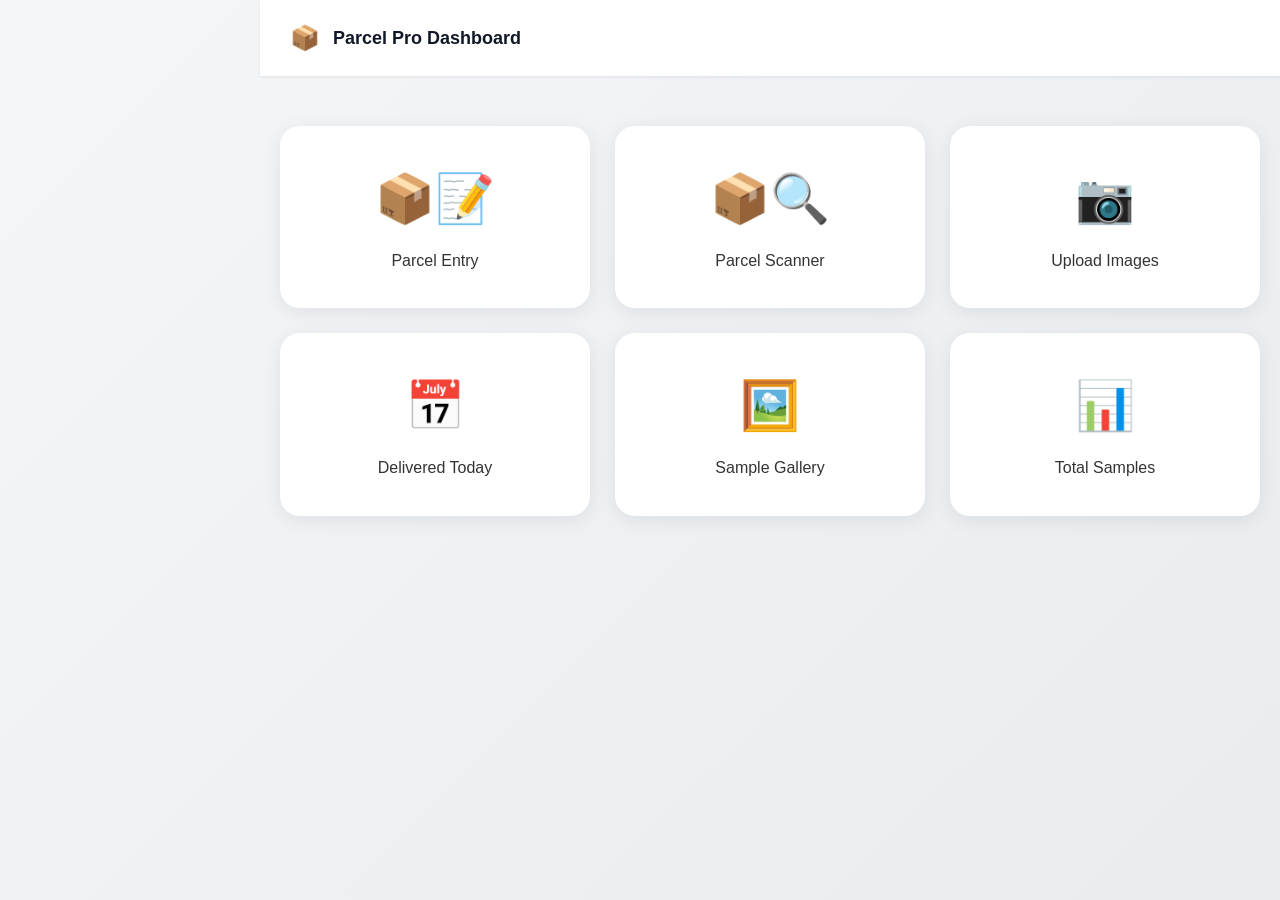
==== index.html @ 61ed23b6 "Create index.html" ====
<!DOCTYPE html>
<html lang="en">
<head>
  <meta charset="UTF-8">
  <meta name="viewport" content="width=device-width, initial-scale=1.0">
  <title>Parcel Dashboard</title>
  
  <link rel="stylesheet" href="styles.css">
</head>
<body>

<div id="sidebar-container"></div>

<div class="main-content" id="mainContent">
  <header class="topbar">
    <button class="menu-btn" onclick="toggleSidebar()" aria-label="Toggle menu">☰</button>
    <div class="page-info">
      <div class="page-title">
        <div class="logo-icon" style="font-size: 24px;">📦</div>
        <span>Parcel Pro Dashboard</span>
      </div>
    </div>
  </header>

  <div class="dashboard-container">
    <div class="grid">
      <div class="box" onclick="window.location.href='parcel_entry.html'" tabindex="0">
        <div class="box-icon" style="color: #3b82f6;">📦📝</div>
        <div class="box-text">Parcel Entry</div>
      </div>

      <div class="box" onclick="window.location.href='parcel_entry_form.html'" tabindex="0">
        <div class="box-icon" style="color: #10b981;">📦🔍</div>
        <div class="box-text">Parcel Scanner</div>
      </div>

      <div class="box" onclick="window.location.href='upload_sample_images.html'" tabindex="0">
        <div class="box-icon" style="color: #f59e0b;">📷</div>
        <div class="box-text">Upload Images</div>
      </div>

      <div class="box" onclick="window.location.href='delivered_today.html'" tabindex="0">
        <div class="box-icon" style="color: #ef4444;">📅</div>
        <div class="box-text">Delivered Today</div>
      </div>

      <div class="box" onclick="window.location.href='gallery.html'" tabindex="0">
        <div class="box-icon" style="color: #8b5cf6;">🖼️</div>
        <div class="box-text">Sample Gallery</div>
      </div>

      <div class="box" onclick="window.location.href='total.html'" tabindex="0">
        <div class="box-icon" style="color: #06b6d4;">📊</div>
        <div class="box-text">Total Samples</div>
      </div>
    </div>
  </div>
</div>

<script src="config.js"></script>
<script src="sidebar.js"></script>

</body>
</html>
---- styles.css ----
/* styles.css */
* {
    box-sizing: border-box;
    margin: 0;
    padding: 0;
}

body {
    font-family: -apple-system, BlinkMacSystemFont, 'Segoe UI', Arial, sans-serif;
    background: linear-gradient(135deg, #f4f6f8 0%, #e9ecef 100%);
    color: #333;
    line-height: 1.6;
    display: flex;
    min-height: 100vh;
}

/* ---------- SIDEBAR STYLES ---------- */
.sidebar {
    width: 260px;
    background: linear-gradient(180deg, #ffffff 0%, #f8fafc 100%);
    color: #1e293b;
    position: fixed;
    top: 0;
    left: 0;
    height: 100%;
    transition: transform 0.3s cubic-bezier(0.4, 0, 0.2, 1), width 0.3s ease;
    z-index: 1000;
    overflow-y: auto;
    box-shadow: 0 0 20px rgba(0, 0, 0, 0.08);
    border-right: 1px solid #e2e8f0;
}

.sidebar-header {
    padding: 25px 20px;
    border-bottom: 1px solid #e2e8f0;
    background: linear-gradient(135deg, #667eea 0%, #764ba2 100%);
    color: white;
    cursor: pointer;
    transition: all 0.3s ease;
}
.sidebar-header:hover { transform: translateY(-1px); }
.logo { display: flex; align-items: center; gap: 12px; font-size: 20px; font-weight: 700; }
.logo-icon { font-size: 28px; width: 40px; height: 40px; border-radius: 10px; display: flex; align-items: center; justify-content: center; }
.sidebar-subtitle { font-size: 12px; opacity: 0.8; margin-top: 5px; margin-left: 52px; }
.menu-section { margin-bottom: 20px; }
.menu-section-title { font-size: 11px; text-transform: uppercase; color: #64748b; font-weight: 600; padding: 0 20px 8px; border-bottom: 1px solid #f1f5f9; }
.menu-items { display: flex; flex-direction: column; gap: 2px; }
.menu-item { display: flex; align-items: center; gap: 12px; color: #475569; text-decoration: none; padding: 14px 20px; font-size: 14px; font-weight: 500; margin: 0 8px; border-radius: 8px; }
.menu-item:hover { background: #f1f5f9; color: #334155; transform: translateX(4px); }
.menu-item.active { background: linear-gradient(135deg, #3b82f6 0%, #1d4ed8 100%); color: white; }
.menu-item-icon { font-size: 18px; width: 24px; display: flex; align-items: center; justify-content: center; }
.menu-item-badge { background: #ef4444; color: white; font-size: 11px; padding: 2px 6px; border-radius: 10px; }
.sidebar-footer { padding: 20px; margin-top: auto; border-top: 1px solid #e2e8f0; font-size: 12px; text-align: center; }

/* Collapse Expand Button */
.collapse-expand { position: absolute; bottom: 20px; right: 12px; width: 36px; height: 36px; background: #2a3a4d; border: none; border-radius: 6px; cursor: pointer; display: flex; align-items: center; justify-content: center; color: #9ba2c1; z-index: 101; }
.sidebar.collapsed { width: 70px; }
.sidebar.collapsed .logo-text, .sidebar.collapsed .sidebar-subtitle, .sidebar.collapsed .menu-section-title, .sidebar.collapsed .menu-item-text, .sidebar.collapsed .sidebar-footer { display: none; }
.sidebar.collapsed .logo-icon { margin: 0; font-size: 32px; }
.sidebar.collapsed .menu-item { justify-content: center; padding: 14px 0; }
.sidebar.collapsed .collapse-expand .icon { transform: rotate(180deg); }

/* ---------- MAIN CONTENT & TOPBAR ---------- */
.main-content { flex: 1; margin-left: 260px; min-height: 100vh; display: flex; flex-direction: column; transition: margin-left 0.3s ease; }
.main-content.sidebar-collapsed { margin-left: 70px; }

.topbar { background: #ffffff; padding: 18px 25px; display: flex; align-items: center; box-shadow: 0 1px 3px rgba(0,0,0,0.08); position: sticky; top: 0; z-index: 100; }
.menu-btn { font-size: 22px; background: none; border: none; cursor: pointer; margin-right: 15px; display: none; }
.page-info { flex: 1; }
.page-title { font-size: 18px; font-weight: 600; color: #111827; display: flex; align-items: center; gap: 8px; }
.page-subtitle { font-size: 13px; color: #6b7280; margin-top: 2px; }

/* ---------- FORM & DASHBOARD UI ---------- */
.form-wrapper { flex: 1; padding: 30px; display: flex; align-items: center; justify-content: center; }
.form-container { width: 100%; max-width: 500px; background: #ffffff; border-radius: 16px; box-shadow: 0 4px 20px rgba(0, 0, 0, 0.05); overflow: hidden; border: 1px solid #e2e8f0; }
.header { background: linear-gradient(135deg, #3b82f6 0%, #1d4ed8 100%); color: white; padding: 25px; text-align: center; }
.form-content { padding: 30px; }
.form-group { margin-bottom: 25px; }
.form-group label { display: block; margin-bottom: 8px; color: #374151; font-weight: 500; font-size: 14px; }
.form-group input { width: 100%; padding: 14px 16px; border: 1.5px solid #d1d5db; border-radius: 10px; font-size: 15px; }
.form-group input:focus { outline: none; border-color: #3b82f6; box-shadow: 0 0 0 3px rgba(59, 130, 246, 0.1); }
.error-message { color: #dc3545; font-size: 13px; display: none; }
.button-group { display: flex; gap: 15px; margin-top: 30px; }
button { flex: 1; padding: 15px; border: none; border-radius: 10px; font-size: 15px; font-weight: 600; cursor: pointer; display: flex; justify-content: center; gap: 10px; }
.submit-btn { background: linear-gradient(135deg, #3b82f6 0%, #1d4ed8 100%); color: white; }
.clear-btn { background: #f3f4f6; color: #4b5563; }

/* Dash Grid */
.dashboard-container { max-width: 1200px; margin: 0 auto; padding: 20px; width: 100%; }
.grid { display: grid; grid-template-columns: repeat(auto-fit, minmax(300px, 1fr)); gap: 25px; margin-top: 30px; }
.box { background: #ffffff; padding: 35px 30px; border-radius: 20px; cursor: pointer; text-align: center; box-shadow: 0 4px 20px rgba(0,0,0,0.08); transition: all 0.3s ease; }
.box:hover { transform: translateY(-10px); box-shadow: 0 20px 40px rgba(0,0,0,0.12); }
.box-icon { font-size: 48px; margin-bottom: 10px; }

/* Toast */
.toast { position: fixed; top: 20px; right: 20px; padding: 15px 20px; border-radius: 12px; color: white; z-index: 1000; display: flex; gap: 10px; transform: translateX(120%); transition: transform 0.3s ease; }
.toast.show { transform: translateX(0); }
.toast-success { background: linear-gradient(135deg, #10b981 0%, #059669 100%); }
.toast-error { background: linear-gradient(135deg, #ef4444 0%, #dc2626 100%); }

/* Mobile */
@media (max-width: 768px) {
    .sidebar { transform: translateX(-100%); width: 280px; }
    .sidebar.open { transform: translateX(0); }
    .main-content { margin-left: 0 !important; }
    .menu-btn { display: flex; }
    .button-group { flex-direction: column; }
}
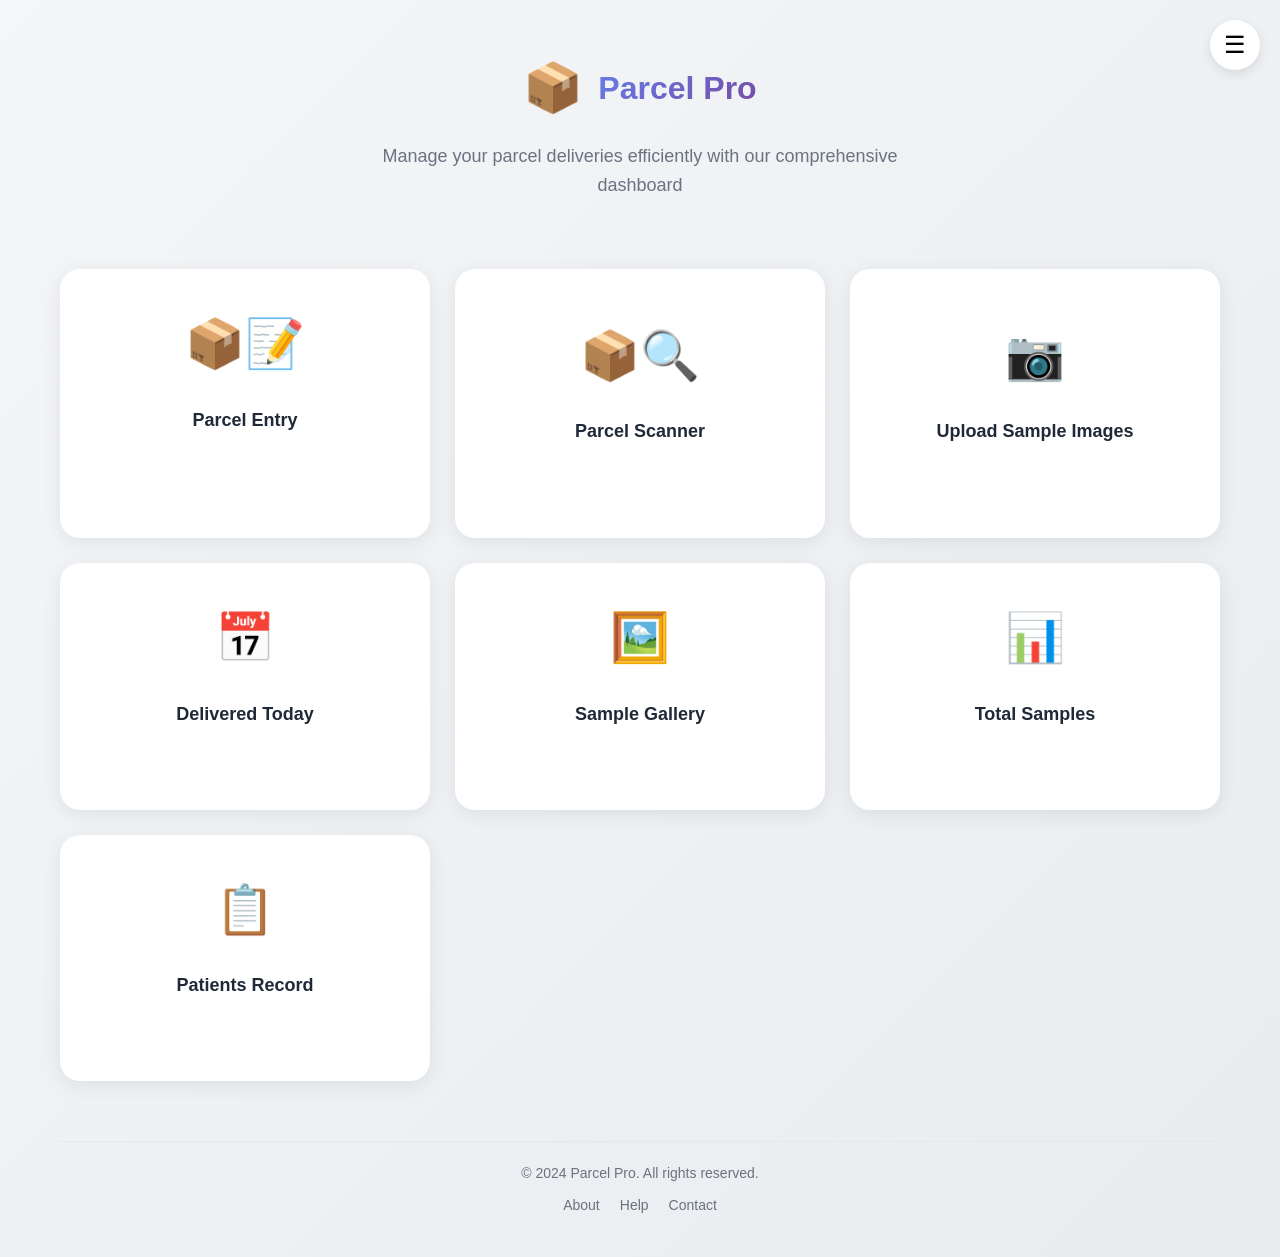
==== commit 80b06310: "Update index.html" ====
--- a/index.html
+++ b/index.html
@@ -4,61 +4,488 @@
   <meta charset="UTF-8">
   <meta name="viewport" content="width=device-width, initial-scale=1.0">
   <title>Parcel Dashboard</title>
+      
+  <link rel="shortcut icon" href="favicon.ico" type="image/x-icon">
+  <link rel="icon" type="image/png" sizes="32x32" href="favicon-32x32.png">
+  <link rel="icon" type="image/png" sizes="16x16" href="favicon-16x16.png">
+  <link rel="apple-touch-icon" sizes="180x180" href="apple-touch-icon.png">
+  <link rel="manifest" href="site.webmanifest">
+  <meta name="theme-color" content="#ffffff">
+      
+  <style>
+  /* Reset */
+  * {
+    box-sizing: border-box;
+    margin: 0;
+    padding: 0;
+  }
+
+  /* Body */
+  body {
+    font-family: -apple-system, BlinkMacSystemFont, 'Segoe UI', Arial, sans-serif;
+    background: linear-gradient(135deg, #f4f6f8 0%, #e9ecef 100%);
+    color: #333;
+    line-height: 1.6;
+    min-height: 100vh;
+  }
+
+  /* Container */
+  .container {
+    max-width: 1200px;
+    margin: 0 auto;
+    padding: 20px;
+    animation: fadeIn 0.5s ease;
+  }
+
+  @keyframes fadeIn {
+    from { opacity: 0; transform: translateY(20px); }
+    to { opacity: 1; transform: translateY(0); }
+  }
+
+  /* Header */
+  .header {
+    text-align: center;
+    margin-bottom: 40px;
+    padding: 30px 20px;
+  }
+
+  .logo {
+    display: flex;
+    align-items: center;
+    justify-content: center;
+    gap: 15px;
+    margin-bottom: 15px;
+  }
+
+  .logo-icon {
+    font-size: 48px;
+    animation: bounce 2s infinite;
+  }
+
+  @keyframes bounce {
+    0%, 100% { transform: translateY(0); }
+    50% { transform: translateY(-10px); }
+  }
+
+  .logo-text {
+    font-size: 32px;
+    font-weight: 800;
+    background: linear-gradient(135deg, #667eea 0%, #764ba2 100%);
+    -webkit-background-clip: text;
+    -webkit-text-fill-color: transparent;
+    background-clip: text;
+  }
+
+  .page-title {
+    font-size: 18px;
+    color: #6b7280;
+    font-weight: 500;
+    max-width: 600px;
+    margin: 0 auto;
+  }
+
+  /* Dashboard Grid */
+  .grid {
+    display: grid;
+    grid-template-columns: repeat(auto-fit, minmax(300px, 1fr));
+    gap: 25px;
+    margin-top: 30px;
+  }
+
+  .box {
+    background: #ffffff;
+    padding: 35px 30px;
+    border-radius: 20px;
+    cursor: pointer;
+    font-size: 18px;
+    font-weight: 600;
+    box-shadow: 0 4px 20px rgba(0,0,0,0.08);
+    transition: all 0.3s cubic-bezier(0.4, 0, 0.2, 1);
+    border: 2px solid transparent;
+    display: flex;
+    flex-direction: column;
+    align-items: center;
+    justify-content: center;
+    gap: 15px;
+    min-height: 180px;
+    text-align: center;
+    position: relative;
+    overflow: hidden;
+  }
+
+  .box:hover {
+    transform: translateY(-10px);
+    box-shadow: 0 20px 40px rgba(0,0,0,0.12);
+    border-color: #3b82f6;
+  }
+
+  .box:active {
+    transform: translateY(-5px);
+  }
+
+  .box::before {
+    content: '';
+    position: absolute;
+    top: 0;
+    left: 0;
+    right: 0;
+    height: 5px;
+    background: linear-gradient(90deg, #3b82f6, #8b5cf6);
+    opacity: 0;
+    transition: opacity 0.3s ease;
+  }
+
+  .box:hover::before {
+    opacity: 1;
+  }
+
+  .box-icon {
+    font-size: 48px;
+    margin-bottom: 10px;
+    transition: transform 0.3s ease;
+  }
+
+  .box:hover .box-icon {
+    transform: scale(1.2);
+  }
+
+  .box-text {
+    color: #1f2937;
+    font-size: 18px;
+    line-height: 1.4;
+  }
+
+  .box-description {
+    color: #6b7280;
+    font-size: 14px;
+    font-weight: 400;
+    margin-top: 8px;
+    opacity: 0;
+    transition: opacity 0.3s ease;
+    max-width: 80%;
+  }
+
+  .box:hover .box-description {
+    opacity: 1;
+  }
+
+  /* Specific box colors */
+  .box:nth-child(1) { --color: #3b82f6; }
+  .box:nth-child(2) { --color: #10b981; }
+  .box:nth-child(3) { --color: #f59e0b; }
+  .box:nth-child(4) { --color: #ef4444; }
+  .box:nth-child(5) { --color: #8b5cf6; }
+  .box:nth-child(6) { --color: #06b6d4; }
+  .box:nth-child(7) { --color: #3b82f6; } /* Patients Record */
+
+  .box:nth-child(1) .box-icon { color: #3b82f6; }
+  .box:nth-child(2) .box-icon { color: #10b981; }
+  .box:nth-child(3) .box-icon { color: #f59e0b; }
+  .box:nth-child(4) .box-icon { color: #ef4444; }
+  .box:nth-child(5) .box-icon { color: #8b5cf6; }
+  .box:nth-child(6) .box-icon { color: #06b6d4; }
+  .box:nth-child(7) .box-icon { color: #3b82f6; }
+
+  /* Footer */
+  .footer {
+    text-align: center;
+    margin-top: 60px;
+    padding: 20px;
+    color: #6b7280;
+    font-size: 14px;
+    border-top: 1px solid #e5e7eb;
+  }
+
+  .footer-links {
+    display: flex;
+    justify-content: center;
+    gap: 20px;
+    margin-top: 10px;
+  }
+
+  .footer-links a {
+    color: #6b7280;
+    text-decoration: none;
+    transition: color 0.2s;
+  }
+
+  .footer-links a:hover {
+    color: #3b82f6;
+  }
+
+  /* Navigation menu (hidden until hover) */
+  .nav-menu {
+    position: fixed;
+    top: 20px;
+    right: 20px;
+    z-index: 100;
+  }
+
+  .nav-trigger {
+    background: #ffffff;
+    border: none;
+    width: 50px;
+    height: 50px;
+    border-radius: 50%;
+    display: flex;
+    align-items: center;
+    justify-content: center;
+    font-size: 24px;
+    cursor: pointer;
+    box-shadow: 0 4px 12px rgba(0,0,0,0.1);
+    transition: all 0.3s ease;
+  }
+
+  .nav-trigger:hover {
+    transform: rotate(90deg);
+    box-shadow: 0 6px 20px rgba(0,0,0,0.15);
+  }
+
+  .nav-dropdown {
+    position: absolute;
+    top: 60px;
+    right: 0;
+    background: #ffffff;
+    border-radius: 12px;
+    box-shadow: 0 10px 30px rgba(0,0,0,0.15);
+    min-width: 220px;
+    opacity: 0;
+    visibility: hidden;
+    transform: translateY(-10px);
+    transition: all 0.3s ease;
+  }
+
+  .nav-menu:hover .nav-dropdown {
+    opacity: 1;
+    visibility: visible;
+    transform: translateY(0);
+  }
+
+  .nav-dropdown a {
+    display: flex;
+    align-items: center;
+    gap: 12px;
+    padding: 15px 20px;
+    color: #374151;
+    text-decoration: none;
+    border-bottom: 1px solid #f3f4f6;
+    transition: background 0.2s;
+  }
+
+  .nav-dropdown a:hover {
+    background: #f9fafb;
+  }
+
+  .nav-dropdown a:last-child {
+    border-bottom: none;
+  }
+
+  .nav-dropdown a span:first-child {
+    font-size: 18px;
+  }
+
+  /* Responsive Design */
+  @media (max-width: 1024px) {
+    .grid { grid-template-columns: repeat(2, 1fr); }
+  }
+
+  @media (max-width: 768px) {
+    .container { padding: 15px; }
+    .header { padding: 20px 15px; margin-bottom: 30px; }
+    .logo-icon { font-size: 36px; }
+    .logo-text { font-size: 24px; }
+    .grid { grid-template-columns: 1fr; gap: 20px; }
+    .box { padding: 30px 25px; min-height: 160px; }
+    .box-icon { font-size: 40px; }
+    .box-text { font-size: 16px; }
+  }
+
+  @media (max-width: 480px) {
+    .logo { flex-direction: column; gap: 10px; }
+    .box { padding: 25px 20px; min-height: 140px; }
+    .box-icon { font-size: 36px; }
+  }
+
+  /* Focus styles for accessibility */
+  .box:focus-visible,
+  .nav-trigger:focus-visible {
+    outline: 2px solid #3b82f6;
+    outline-offset: 2px;
+  }
+
+  /* Loading animation */
+  .box.loading {
+    animation: pulse 1.5s infinite;
+  }
+
+  @keyframes pulse {
+    0%, 100% { opacity: 1; }
+    50% { opacity: 0.7; }
+  }
+  </style>
+</head>
+
+<body>
+
+<div class="container">
+  <header class="header">
+    <div class="logo">
+      <div class="logo-icon">📦</div>
+      <h1 class="logo-text">Parcel Pro</h1>
+    </div>
+    <p class="page-title">Manage your parcel deliveries efficiently with our comprehensive dashboard</p>
+  </header>
+
+  <nav class="nav-menu">
+    <button class="nav-trigger" aria-label="Open menu">☰</button>
+    <div class="nav-dropdown">
+      <a href="parcel_entry.html">
+        <span>📦</span><span>Parcel Entry</span>
+      </a>
+      <a href="parcel_entry_form.html">
+        <span>🔍</span><span>Parcel Scanner</span>
+      </a>
+      <a href="upload_sample_images.html">
+        <span>📷</span><span>Upload Images</span>
+      </a>
+      <a href="delivered_today.html">
+        <span>📅</span><span>Delivered Today</span>
+      </a>
+      <a href="total.html">
+        <span>📊</span><span>Total Samples</span>
+      </a>
+      <a href="gallery.html">
+        <span>🖼️</span><span>Sample Gallery</span>
+      </a>
+      <a href="Record.html">
+        <span>📋</span><span>Patients Record</span>
+      </a>
+    </div>
+  </nav>
+
+  <main class="dashboard">
+    <div class="grid">
+      <div class="box" onclick="go('parcel_entry.html')" tabindex="0" role="button">
+        <div class="box-icon">📦📝</div>
+        <div class="box-text">Parcel Entry</div>
+        <div class="box-description">Create new parcel entries with detailed information</div>
+      </div>
+
+      <div class="box" onclick="go('parcel_entry_form.html')" tabindex="0" role="button">
+        <div class="box-icon">📦🔍</div>
+        <div class="box-text">Parcel Scanner</div>
+        <div class="box-description">Scan and manage received parcels</div>
+      </div>
+
+      <div class="box" onclick="go('upload_sample_images.html')" tabindex="0" role="button">
+        <div class="box-icon">📷</div>
+        <div class="box-text">Upload Sample Images</div>
+        <div class="box-description">Upload and manage parcel images</div>
+      </div>
+
+      <div class="box" onclick="go('delivered_today.html')" tabindex="0" role="button">
+        <div class="box-icon">📅</div>
+        <div class="box-text">Delivered Today</div>
+        <div class="box-description">View today's delivered parcels</div>
+      </div>
+
+      <div class="box" onclick="go('gallery.html')" tabindex="0" role="button">
+        <div class="box-icon">🖼️</div>
+        <div class="box-text">Sample Gallery</div>
+        <div class="box-description">Browse all parcel images gallery</div>
+      </div>
+
+      <div class="box" onclick="go('total.html')" tabindex="0" role="button">
+        <div class="box-icon">📊</div>
+        <div class="box-text">Total Samples</div>
+        <div class="box-description">View complete parcel statistics</div>
+      </div>
+        
+      <div class="box" onclick="go('Record.html')" tabindex="0" role="button">
+        <div class="box-icon">📋</div>
+        <div class="box-text">Patients Record</div>
+        <div class="box-description">View complete Patient Details</div>
+      </div>
+    </div>
+  </main>
+
+  <footer class="footer">
+    <p>© 2024 Parcel Pro. All rights reserved.</p>
+    <div class="footer-links">
+      <a href="#" onclick="showAbout(event)">About</a>
+      <a href="#" onclick="showHelp(event)">Help</a>
+      <a href="mailto:support@example.com">Contact</a>
+    </div>
+  </footer>
+</div>
+
+<script src="config.js"></script>
+
+<script>
+// Navigation functions
+function go(page) {
+  const button = event?.currentTarget;
+  if (button) {
+    button.classList.add('loading');
+  }
   
-  <link rel="stylesheet" href="styles.css">
-</head>
-<body>
-
-<div id="sidebar-container"></div>
-
-<div class="main-content" id="mainContent">
-  <header class="topbar">
-    <button class="menu-btn" onclick="toggleSidebar()" aria-label="Toggle menu">☰</button>
-    <div class="page-info">
-      <div class="page-title">
-        <div class="logo-icon" style="font-size: 24px;">📦</div>
-        <span>Parcel Pro Dashboard</span>
-      </div>
-    </div>
-  </header>
-
-  <div class="dashboard-container">
-    <div class="grid">
-      <div class="box" onclick="window.location.href='parcel_entry.html'" tabindex="0">
-        <div class="box-icon" style="color: #3b82f6;">📦📝</div>
-        <div class="box-text">Parcel Entry</div>
-      </div>
-
-      <div class="box" onclick="window.location.href='parcel_entry_form.html'" tabindex="0">
-        <div class="box-icon" style="color: #10b981;">📦🔍</div>
-        <div class="box-text">Parcel Scanner</div>
-      </div>
-
-      <div class="box" onclick="window.location.href='upload_sample_images.html'" tabindex="0">
-        <div class="box-icon" style="color: #f59e0b;">📷</div>
-        <div class="box-text">Upload Images</div>
-      </div>
-
-      <div class="box" onclick="window.location.href='delivered_today.html'" tabindex="0">
-        <div class="box-icon" style="color: #ef4444;">📅</div>
-        <div class="box-text">Delivered Today</div>
-      </div>
-
-      <div class="box" onclick="window.location.href='gallery.html'" tabindex="0">
-        <div class="box-icon" style="color: #8b5cf6;">🖼️</div>
-        <div class="box-text">Sample Gallery</div>
-      </div>
-
-      <div class="box" onclick="window.location.href='total.html'" tabindex="0">
-        <div class="box-icon" style="color: #06b6d4;">📊</div>
-        <div class="box-text">Total Samples</div>
-      </div>
-    </div>
-  </div>
-</div>
-
-<script src="config.js"></script>
-<script src="sidebar.js"></script>
-
+  setTimeout(() => {
+    window.location.href = page;
+  }, 300);
+}
+
+// Utility functions
+function showAbout(e) {
+  if(e) e.preventDefault();
+  alert('Parcel Pro - A comprehensive parcel management system for efficient delivery tracking and management.');
+}
+
+function showHelp(e) {
+  if(e) e.preventDefault();
+  alert('Need help? Please contact our support team at support@example.com or call +1 (555) 123-4567.');
+}
+
+// Keyboard navigation and menu interactions
+document.addEventListener('DOMContentLoaded', () => {
+  const boxes = document.querySelectorAll('.box');
+  boxes.forEach(box => {
+    box.addEventListener('keydown', (e) => {
+      if (e.key === 'Enter' || e.key === ' ') {
+        e.preventDefault();
+        box.click();
+      }
+    });
+  });
+  
+  const navMenu = document.querySelector('.nav-menu');
+  const navDropdown = document.querySelector('.nav-dropdown');
+
+  navMenu.addEventListener('mouseenter', () => {
+    navDropdown.style.opacity = '1';
+    navDropdown.style.visibility = 'visible';
+    navDropdown.style.transform = 'translateY(0)';
+  });
+
+  navMenu.addEventListener('mouseleave', () => {
+    setTimeout(() => {
+      if (!navMenu.matches(':hover') && !navDropdown.matches(':hover')) {
+        navDropdown.style.opacity = '0';
+        navDropdown.style.visibility = 'hidden';
+        navDropdown.style.transform = 'translateY(-10px)';
+      }
+    }, 100);
+  });
+
+  navDropdown.addEventListener('mouseleave', () => {
+    setTimeout(() => {
+      if (!navMenu.matches(':hover') && !navDropdown.matches(':hover')) {
+        navDropdown.style.opacity = '0';
+        navDropdown.style.visibility = 'hidden';
+        navDropdown.style.transform = 'translateY(-10px)';
+      }
+    }, 100);
+  });
+});
+</script>
 </body>
 </html>
